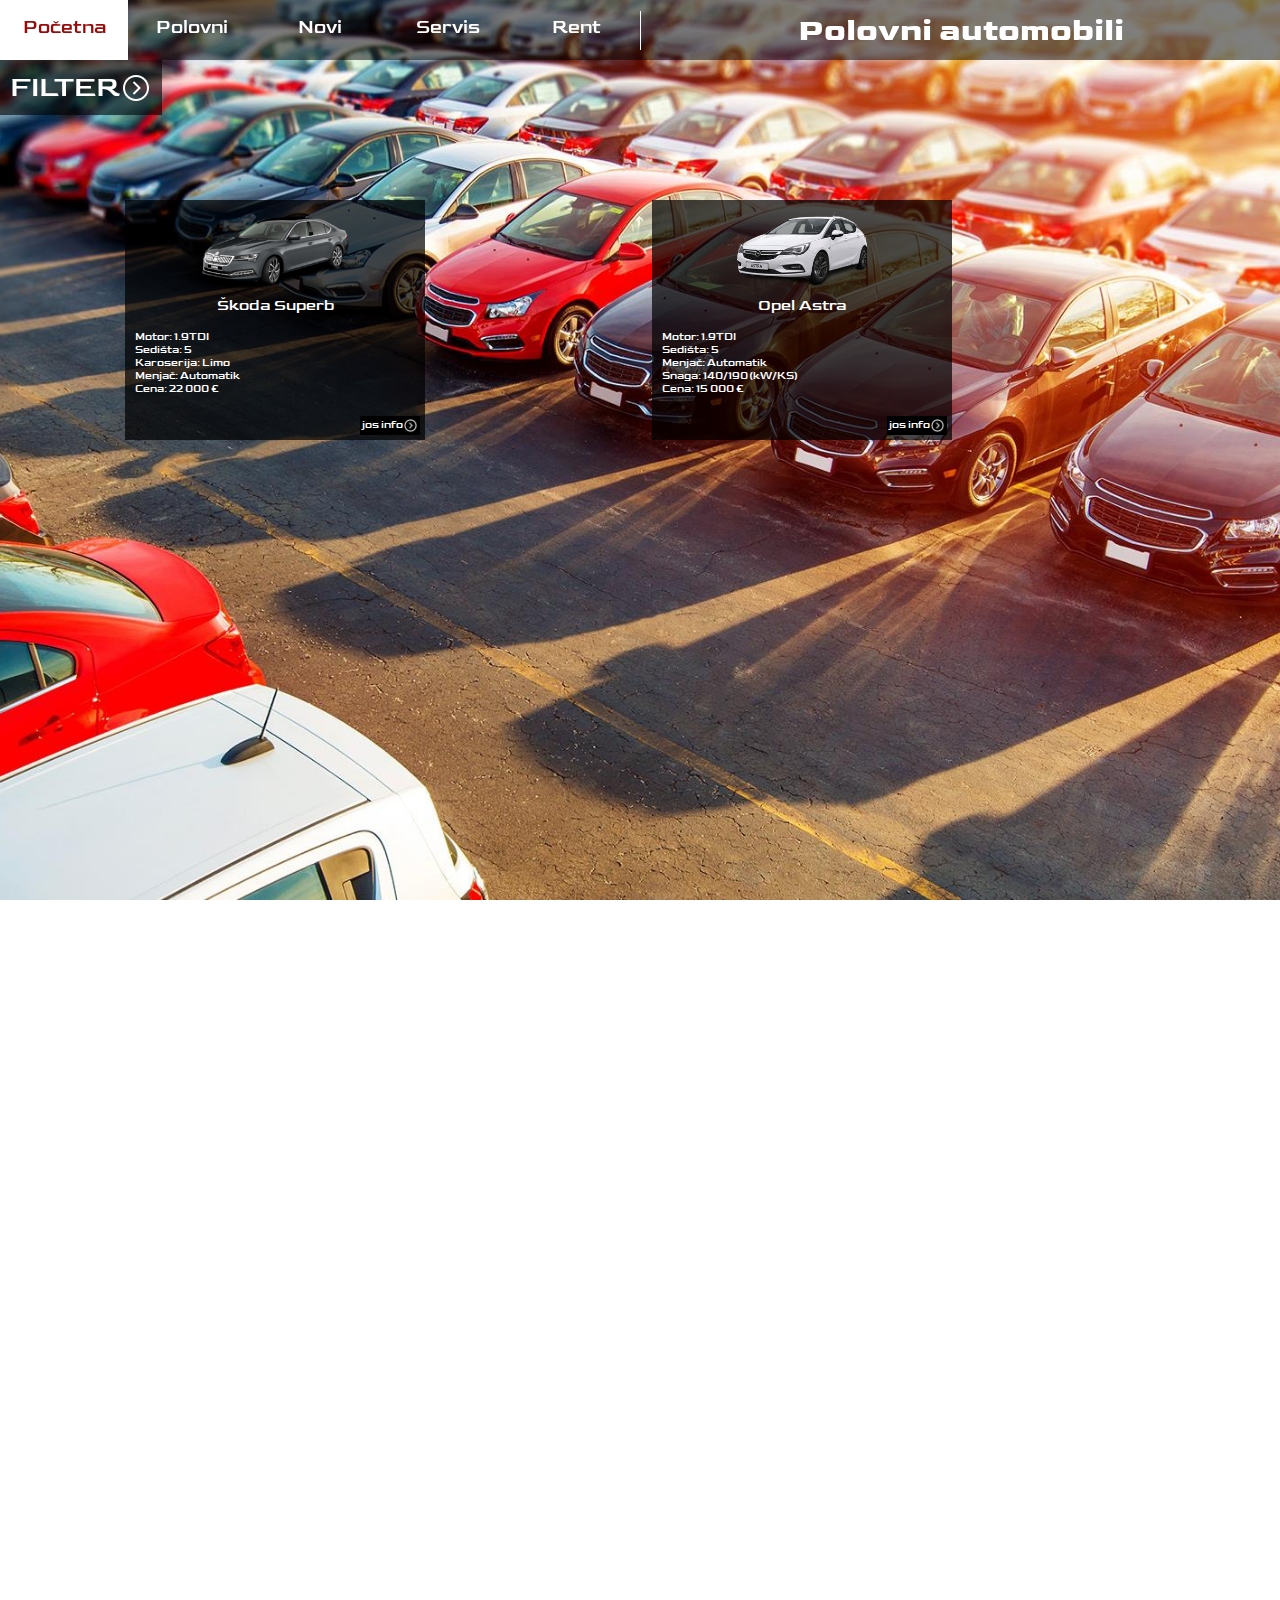
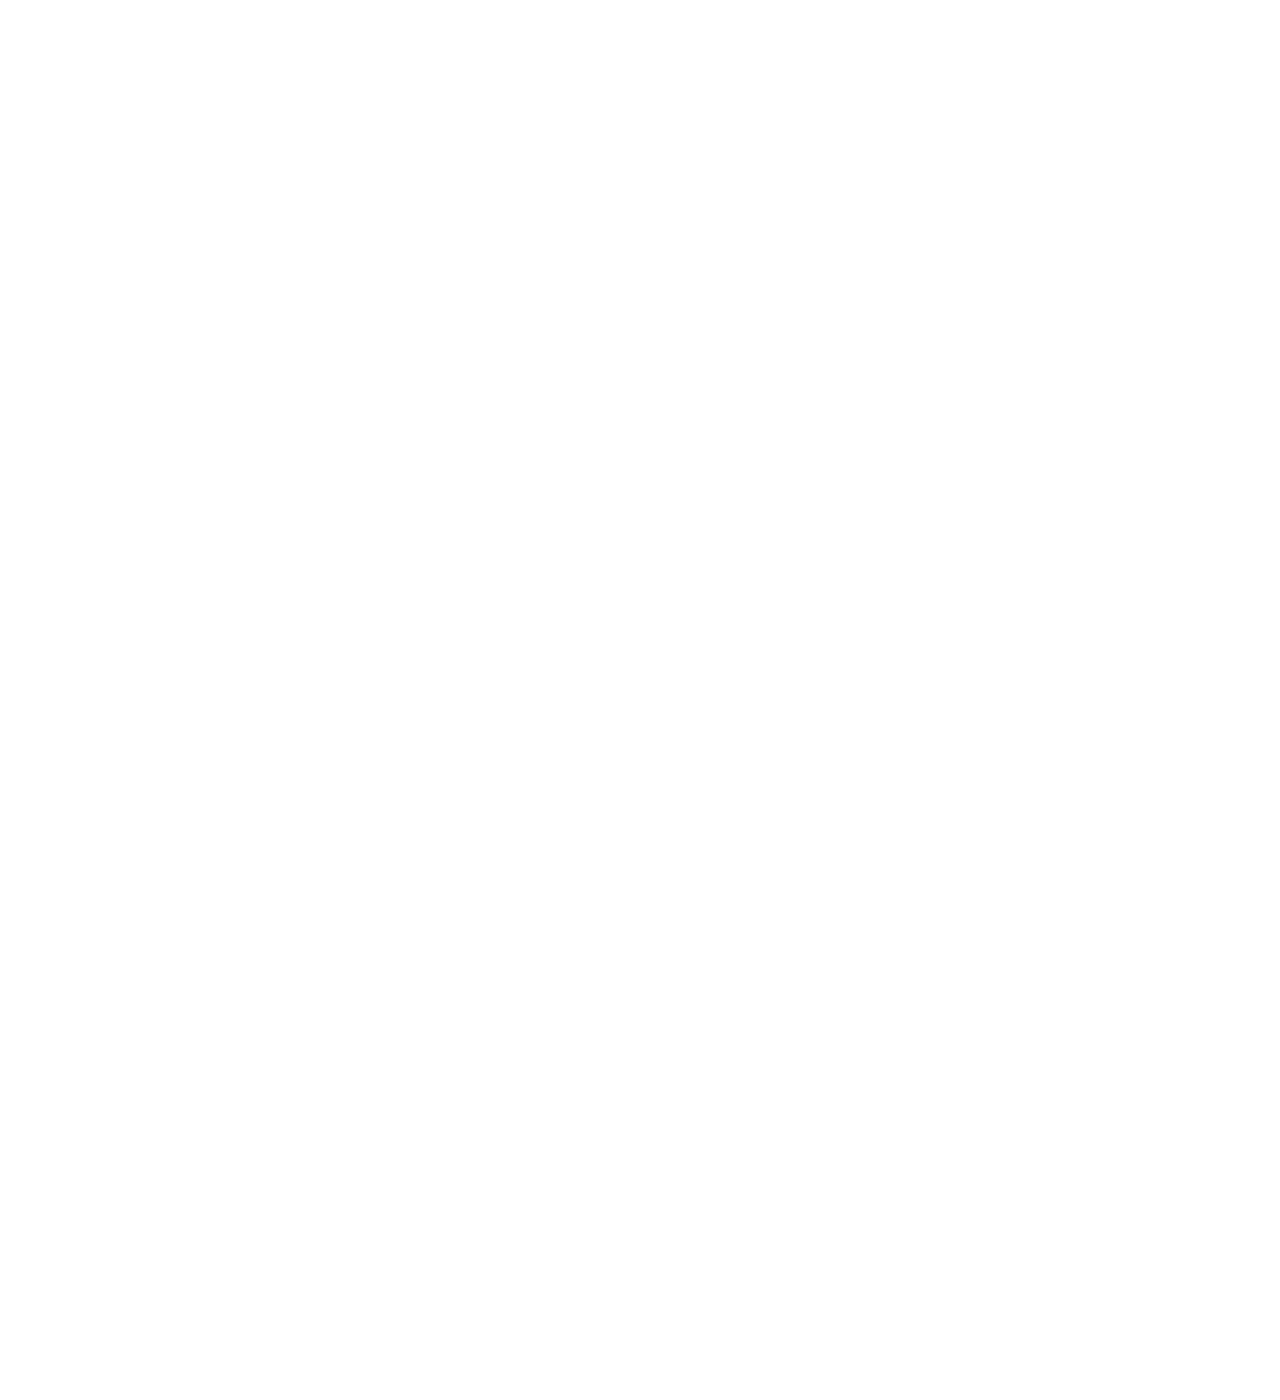
==== polovni.html @ 01aa6d3c "prvi commit" ====
<!DOCTYPE html>
<html lang="en">

<head>
    <meta charset="UTF-8">
    <meta name="viewport" content="width=device-width, initial-scale=1.0">
    <link rel="preconnect" href="https://fonts.gstatic.com">
    <link href="https://fonts.googleapis.com/css2?family=Goldman&display=swap" rel="stylesheet">
    <script src="https://ajax.googleapis.com/ajax/libs/jquery/3.4.1/jquery.min.js"></script>
    <link rel="stylesheet" href="style/novi.css">
    <link rel="stylesheet" href="style/nav.css">
    <link rel="stylesheet" href="style/polovni.css">
    <title>Polovni automobili</title>
</head>

<body>
    <div id="sadrzaj">
        <div id="nav-filter-container">
            <div id="mobile-menu">
                <div>
                    <div><a href="index.html" target="_blank">Početna</a></div>
                    <div><a href="polovni.html" target="_blank">Polovni automobili</a></div>
                    <div><a href="novi.html" target="_blank">Novi automobili</a></div>
                    <div><a href="servis.html" target="_blank">Servis</a></div>
                    <div><a href="rent.html" target="_blank">Rent</a></div>
                </div>
            </div>
            <nav>
                <img src="slike/ikonice/hamburger.png" alt="" id="hamburger">
                <div id="menu">
                    <div><a href="index.html" target="_blank">Početna</a></div>
                    <div><a href="polovni.html" target="_blank">Polovni</a></div>
                    <div><a href="novi.html" target="_blank">Novi</a></div>
                    <div><a href="servis.html" target="_blank">Servis</a></div>
                    <div><a href="rent.html" target="_blank">Rent</a></div>
                </div>
                <div id="logo">
                    <h1>Polovni automobili</h1>
                </div>
            </nav>

            <div id="filter-container">
                <div id="filter-natpis">
                    FILTER <img class="jos-podataka-ikonica" src="slike/ikonice/jos_podataka_ikonica.png" alt="">
                </div>
                <div id="filter-opcije">
                    <div id="opcije-container">
                        <div class="opcija-marka-div">
                            <h4>Marka</h4>
                            <select id="select-marka" onchange="filter()">
                                <option> Sve </option>
                                <option> Peugeot </option>
                                <option> BMW </option>
                            </select>
                        </div>

                        <div class="opcija-karoserija-div">
                            <h4>Karoserija</h4>
                            <select id="select-karoserija" onchange="filter()">
                                <option> Sve </option>
                                <option> Limo </option>
                                <option> Hečbek </option>
                                <option> Džip </option>
                                <option> Karavan</option>
                                <option> Kabriolet</option>
                            </select>
                        </div>

                        <div class="opcija-gorivo-div">
                            <h4>Gorivo</h4>
                            <select id="select-gorivo" onchange="filter()">
                                <option> Sve </option>
                                <option> Benzin </option>
                                <option> Dizel </option>
                                <option> Električni pogon </option>
                                <option> Hibrid</option>
                            </select>
                        </div>

                        <div class="opcija-godiste-div">
                            <h4>Godiste</h4>
                            <div class="godiste-od-do">
                                <select id="select-godiste" class="od" onchange="filter()">
                                    <option> 1970 </option>
                                    <option> 1971 </option>
                                    <option> 1972 </option>
                                    <option> 1973 </option>
                                    <option> 1974 </option>
                                    <option> 1975 </option>
                                    <option> 1976 </option>
                                    <option> 1977 </option>
                                    <option> 1978 </option>
                                    <option> 1979 </option>
                                    <option> 1980 </option>
                                    <option> 1981 </option>
                                    <option> 1982 </option>
                                    <option> 1983 </option>
                                    <option> 1984 </option>
                                    <option> 1985 </option>
                                    <option> 1986 </option>
                                    <option> 1987 </option>
                                    <option> 1988 </option>
                                    <option> 1989 </option>
                                    <option> 1990 </option>
                                    <option> 1991 </option>
                                    <option> 1992 </option>
                                    <option> 1993 </option>
                                    <option> 1994 </option>
                                    <option> 1995 </option>
                                    <option> 1996 </option>
                                    <option> 1997 </option>
                                    <option> 1998 </option>
                                    <option> 1999 </option>
                                    <option> 2000 </option>
                                    <option> 2001 </option>
                                    <option> 2002 </option>
                                    <option> 2003 </option>
                                    <option> 2004 </option>
                                    <option> 2005 </option>
                                    <option> 2006 </option>
                                    <option> 2007 </option>
                                    <option> 2008 </option>
                                    <option> 2009 </option>
                                    <option> 2010 </option>
                                    <option> 2011 </option>
                                    <option> 2012 </option>
                                    <option> 2013 </option>
                                    <option> 2014 </option>
                                    <option> 2015 </option>
                                    <option> 2016 </option>
                                    <option> 2017 </option>
                                    <option> 2018 </option>
                                    <option> 2019 </option>
                                    <option> 2020 </option>
                                </select>
                                <select id="select-godiste" class="do" onchange="filter()">
                                    <option> 1970 </option>
                                    <option> 1971 </option>
                                    <option> 1972 </option>
                                    <option> 1973 </option>
                                    <option> 1974 </option>
                                    <option> 1975 </option>
                                    <option> 1976 </option>
                                    <option> 1977 </option>
                                    <option> 1978 </option>
                                    <option> 1979 </option>
                                    <option> 1980 </option>
                                    <option> 1981 </option>
                                    <option> 1982 </option>
                                    <option> 1983 </option>
                                    <option> 1984 </option>
                                    <option> 1985 </option>
                                    <option> 1986 </option>
                                    <option> 1987 </option>
                                    <option> 1988 </option>
                                    <option> 1989 </option>
                                    <option> 1990 </option>
                                    <option> 1991 </option>
                                    <option> 1992 </option>
                                    <option> 1993 </option>
                                    <option> 1994 </option>
                                    <option> 1995 </option>
                                    <option> 1996 </option>
                                    <option> 1997 </option>
                                    <option> 1998 </option>
                                    <option> 1999 </option>
                                    <option> 2000 </option>
                                    <option> 2001 </option>
                                    <option> 2002 </option>
                                    <option> 2003 </option>
                                    <option> 2004 </option>
                                    <option> 2005 </option>
                                    <option> 2006 </option>
                                    <option> 2007 </option>
                                    <option> 2008 </option>
                                    <option> 2009 </option>
                                    <option> 2010 </option>
                                    <option> 2011 </option>
                                    <option> 2012 </option>
                                    <option> 2013 </option>
                                    <option> 2014 </option>
                                    <option> 2015 </option>
                                    <option> 2016 </option>
                                    <option> 2017 </option>
                                    <option> 2018 </option>
                                    <option> 2019 </option>
                                    <option selected="selected"> 2020 </option>
                                </select>
                            </div>
                            </div>
                        <div class="opcija-kilometraza-div">
                            <h4>Kilometraza</h4>
                            <div class="kilometraza-od-do">
                                <input type="number" id="kilometrazaInputOd" placeholder="od" onchange="filter()">
                                <input type="number" id="kilometrazaInputDo" placeholder="do" onchange="filter()">
                            </div>
                        </div>

                        <div class="opcija-cena-div">
                            <h4>Cena €</h4>
                            <div class="cena-od-do">
                                <input type="number" id="cenaInputOd" placeholder="od" oninput="filter()">
                                <input type="number" id="cenaInputDo" placeholder="do" oninput="filter()">
                            </div>
                        </div>
                    </div>
                </div>
            </div>
        </div>
        
        <div id="nemaRezultataDiv">
            <h2>Nema rezultata :(</h2>
        </div>

        <div id="automobili-container">

            <div class="automobil-kartica"
            data-marka="Skoda"
            data-karoserija="Limo"
            data-gorivo="Benzin"
            data-cena="22000"
            data-godiste="2004"
            data-kilometraza="190000"
            >
                <div class="automobil-img-div">
                    <img src="slike/automobili/novi/skoda_superb.png" alt="">
                </div>

                <div class="automobil-podaci">
                    <div class="podaci-naziv">Škoda Superb</div>
                    <div class="ostali-podaci">
                        <div class="prikazani-podaci">
                            <div class="podaci motor">Motor: 1.9TDI</div>
                            <div class="podaci sedista">Sedišta: 5</div>
                            <div class="podaci karoserija">Karoserija: Limo</div>
                            <div class="podaci menjac">Menjač: Automatik</div>
                            <div class="podaci cena">Cena: 22 000 €</div>
                        </div>
                        <div class="sakriveni-podaci">
                            <div class="podaci snaga">Snaga: 140/190 (kW/KS)</div>
                            <div class="podaci gorivo">Gorivo: Benzin</div>
                            <div class="podaci pogon">Pogon: 4x4</div>
                            <div class="podaci godiste">Godiste: 2004</div>
                            <div class="podaci kilometraza">Presao: 190 000km</div>
                        </div>
                    </div>
                </div>
                <div class="jos-podataka">
                    jos info<img class="jos-podataka-ikonica" src="slike/ikonice/jos_podataka_ikonica.png" alt="">
                </div>
            </div>

            <div class="automobil-kartica"
            data-marka="Opel"
            data-karoserija="Hečbek"
            data-gorivo="Benzin"
            data-cena="15000"
            >
                <div class="automobil-img-div">
                    <img src="slike/automobili/novi/opel_astra.png" alt="">
                </div>

                <div class="automobil-podaci">
                    <div class="podaci-naziv">Opel Astra</div>
                    <div class="ostali-podaci">
                        <div class="prikazani-podaci">
                            <div class="podaci motor">Motor: 1.9TDI</div>
                            <div class="podaci sedista">Sedišta: 5</div>
                            <div class="podaci menjac">Menjač: Automatik</div>
                            <div class="podaci snaga">Snaga: 140/190 (kW/KS)</div>
                            <div class="podaci cena">Cena: 15 000 €</div>
                        </div>
                        <div class="sakriveni-podaci">
                            <div class="podaci menjac">Menjač: Automatik</div>
                            <div class="podaci snaga">Snaga: 140/190 (kW/KS)</div>
                            <div class="podaci gorivo">Gorivo: Benzin</div>
                            <div class="podaci pogon">Pogon: 4x4</div>
                        </div>
                    </div>
                </div>
                <div class="jos-podataka">
                    jos info<img class="jos-podataka-ikonica" src="slike/ikonice/jos_podataka_ikonica.png" alt="">
                </div>
            </div>
            
        </div>
    </div>
    <script src="script/polovni.js"></script>
    <script src="script/menu.js"></script>
</body>

</html>
---- style/novi.css ----
*{
    box-sizing: border-box;
    margin:0;
}


/* Pozadina */

body{
    background-size: cover;
    background-repeat: no-repeat;
    background-position: center center;
    background-attachment: fixed;
    background-image: url("../slike/pozadine/jumbotron11.jpg");
}

@media only screen and (max-width: 800px) {
    body{
        background-position: calc(50% + 200px) 50%;
    }
}

@media only screen and (max-width: 650px) {
    body{
        background-position: calc(50% + 290px) 50%;
    }
}

#pozadine{
    /* position: absolute; */
}

#pozadine > *{
    height: 95vh;
    width: 100%;
    background-size: cover;
    background-repeat: no-repeat;
    background-position: center center;
    background-attachment: fixed;
    
}

#prva-slika {
    background-image: url("../slike/pozadine/jumbotron14.jpg");
    background-position: 50% calc(50% - 100px);
    clip-path: polygon(0 0, 100% 0, 100% 100%, 0 85%);
}

#druga-slika {

}

#treca-slika {
    background-image: url("../slike/pozadine/jumbotron7.jpg");
    clip-path: polygon(0 15%, 100% 0, 100% 100%, 0 100%);
}

/* //////////////////SADRZAJ////////////////////////////// */

#sadrzaj{
    position: absolute;
    z-index: 10;
}


/* FILTER */
#nav-filter-container{
    position: fixed;
    z-index: 100;
}

nav{
    position:relative !important;
    width: 100vw !important;
}

#filter-container{
    display: flex;
}

#filter-natpis{
    background-color: rgba(0, 0, 0, 0.6);
    color:white;
    font-size: 1.8em;
    padding:10px;
    display: flex;
    align-items:center;
    white-space: nowrap;
    cursor: pointer;
}

#filter-natpis:hover{
    background-color: black;
}

#filter-opcije{
    background-color: rgba(0, 0, 0, 0.6);
    flex:1;
    display: none;
}

#opcije-container{
    display: flex;
    align-items: center;
    height: 100%;
}

#opcije-container > *{
    flex:1;
    padding:3px;
    color:white;
    border-right: 0.4px solid white;
    height: 75%;
    display: flex;
    flex-direction: column;
}

select{
    height: 50%;
    margin:0 15px;
}

#opcije-container > * h4{
    padding-left: 15px;
}

.cena-od-do{
    display: flex;
    margin:0 15px;
}

.cena-od-do input{
    width: 30%;
    min-width: 30px;
    margin-right: 3px;
}

@media only screen and (max-width: 630px){
    #opcije-container{
        flex-direction: column;
        align-items: flex-start;
    }

    #opcije-container > *{
        border-left: 0.4px solid white;
        border-right: none;
    }

    .cena-od-do {
        margin:0 0;
    }

    .cena-od-do > *:first-child{
        margin-left: 15px;
    }

    #opcije-container > *{
        flex:0 0 15%;
        height: 50%;
    }

    #opcije-container select{
        width: 150px !important;
    }

    #opcije-container input{
        width: 74px !important;
    }
}

/* AUTOMOBILI CONTAINER */

#automobili-container{
    width: 98vw;
    padding:200px 10% 0 10%;
    display: grid;
    grid-template-columns: repeat(auto-fit, minmax(200px,1fr));
    grid-auto-rows: 240px;
    gap: 5%;
}

@media only screen and (max-width: 630px){
    #automobili-container{
        padding-top: 270px 10% 0 10%;
    }
}

.automobil-kartica{
    position: relative;
    background-color: rgba(0, 0, 0, 0.7);
    max-width: 300px;
}

.automobil-img-div{
    height: 40%;
    width: 100%;
    padding:5px;
}

.automobil-img-div img{
    width: 100%;
    height: 100%;
    object-fit: contain;
    transition: transform 0.5s;
}
.automobil-kartica:hover .automobil-img-div img{
    transform: scale(1.1);
}

.automobil-podaci{
    width: 100%;
    color:white;
}

.podaci-naziv{
    text-align: center;
}

.ostali-podaci{
    font-size: 0.68em;
    display: flex;
    padding-top:15px;
    padding-left: 10px;
    justify-content: space-between;
}

.prikazani-podaci{

}

.sakriveni-podaci{
    display:none;
}

.jos-podataka{
    background-color: black;
    position: absolute;
    bottom: 5px;
    right: 5px;
    color:white;
    font-size: 0.7em;
    cursor: pointer;
    padding: 2px;
    display: flex;
}

.jos-podataka .jos-podataka-ikonica{
    width: 15px;
    height: 15px;
    align-self: center;
    transition: transform 0.5s;
}

.flip-hor{
    transition: transform 0.5s;
    transform: rotate(180deg);
}

.logo-automobila{
    display: flex;
    justify-content: flex-start;
    align-items:flex-start;
}

.logo-automobila img{
    width: 84px;
    height: 84px;
}

#nemaRezultataDiv{
    position: fixed;
    background-color: rgba(0, 0, 0, 0.5);
    color:white;
    top:40%;
    left:50%;
    transform: translate(-50%,-50%);
    padding: 20px;
    margin:auto;
    width: 65%;
    display: none;
}
---- style/nav.css ----
*{
    box-sizing: border-box;
    margin:0;
    font-family: 'Goldman', cursive;
}

nav{
    position: fixed;
    z-index: 20;
    width: 100%;
    height: 8%;
    min-height: 60px;
    background-color: rgba(0, 0, 0, 0.5);
    display: flex;
}

nav > *{
    flex:1;
}

#hamburger{
    position: absolute;
    top:5px;
    left: 5px;
    cursor: pointer;
    display: none;
}

#hamburger:hover{
    background-color: black;

}

#menu{
    position: relative;
    left:0;
    display: flex;
    flex: 1;
}

#menu > *{
    flex:1;
    height: 100%;
}

#menu > * a{
    color:white;
    text-decoration: none;
    display: block;
    text-align: center;
    height: 100%;
    transition: background-color 0.7s ease-out;
    font-size: 1.2em;
    padding:16px;
}

#menu > * a:hover{
    background-color: white;
    color:rgb(155, 9, 9);
}

#mobile-menu{
    z-index: 20;
}


#logo{
    display: flex;
    align-items:center;
    justify-content: flex-end;
}

#logo h1{
    flex: 1;
    color:white;
    font-size: 2em;
    text-align: right;
    border-left: 1px solid white;
    text-align: center;
}

#mobile-menu{
    position: fixed;;
    top:0;
    bottom:0;
    left:0;
    height: 100vh;
    width: 100vw;
    background-color: rgba(0, 0, 0, 0.75);
    display: none;
}

#mobile-menu > div{
    width: 100%;
    height: 100%;
    display: flex;
    flex-direction: column;
    align-items: center;
    justify-content: center;
}

#mobile-menu > div > div{
    width: 60%;
    border-bottom: 1px solid white;
}

#mobile-menu > div > div > a{
    width: 100%;
    height: 100%;
    display: block;
    color:white;
    font-size: 1.5em;
    text-decoration: none;
    margin:20px;
}

@media only screen and (max-width: 670px){
    #menu{
        display:none;
    }

    #hamburger{
        display: block;
    }
}
---- style/polovni.css ----
body{
    height: 3000px;
    background-image: url('../slike/pozadine/autoplac.jpg');
}

#opcije-container select{
    width: 56%;
}

#opcije-container{
    flex-wrap: wrap;
    padding: 10px 0;
}

#opcije-container > *{
    flex:0 0 33%;
    height: 50%;
}

#opcije-container > *:nth-child(3), #opcije-container > *:nth-child(6){
    border-right: none;
}

.kilometraza-od-do{
    display: flex;
    margin:0 15px;
}

.kilometraza-od-do input{
    width: 30%;
    min-width: 30px;
    margin-right: 3px;
}

.godiste-od-do{
    display: flex;
    margin:0 15px;
    justify-content: flex-start;
}

select#select-godiste{
    min-width: 30px;
    margin-right: 3px;
    height: 100%;
    width: 30%;
    margin:0;
    margin-right: 3px;
}

#nemaRezultataDiv{
    background-color: rgba(0, 0, 0, 0.8);
}

@media only screen and (max-width: 630px){

    #opcije-container > *{
        flex:0 0 15%;
        height: 50%;
    }

    #opcije-container select:not(select#select-godiste){
        width: 150px !important;
    }

    select#select-godiste{
        width: 74px !important;
    }

    #opcije-container input{
        width: 74px !important;
    }
}

@media only screen and (max-width: 480px){
    #logo h1{
        text-align: right;
        padding-right: 5px;
        font-size: 1.6em;
    }
}
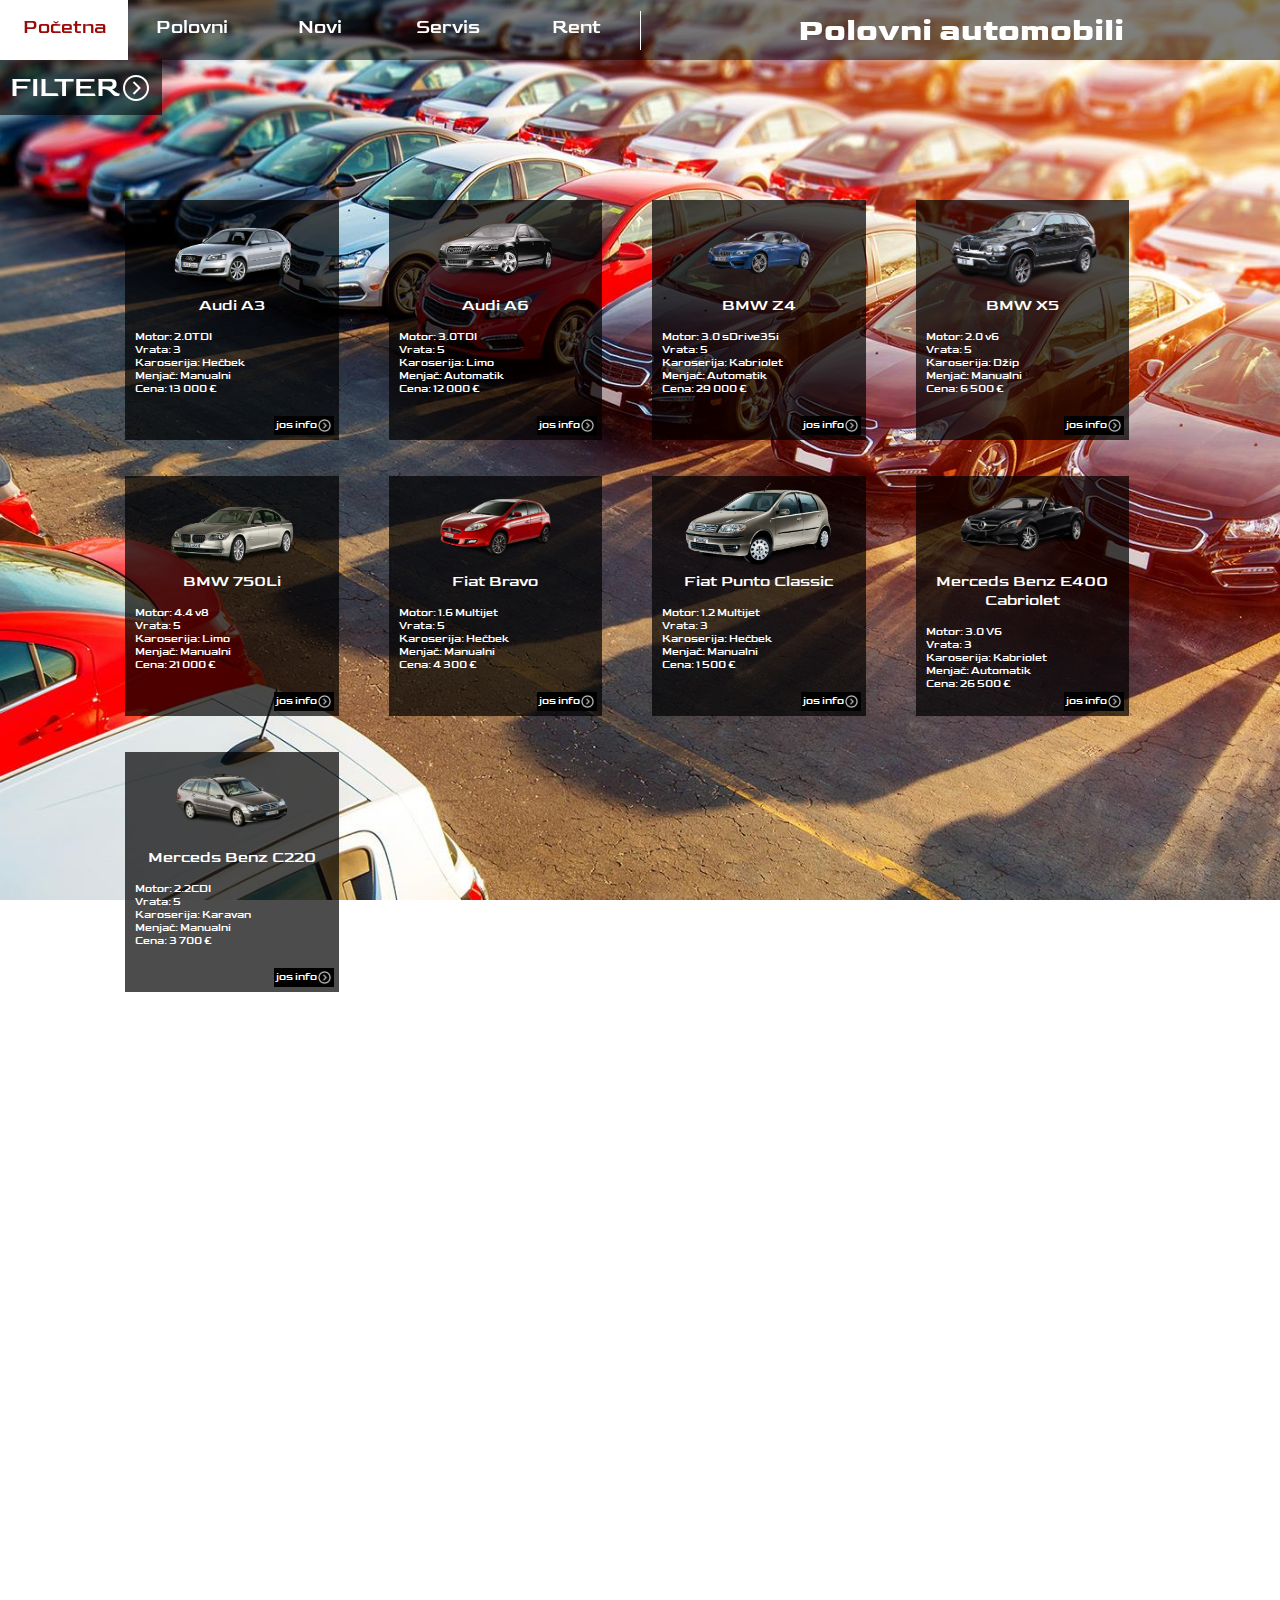
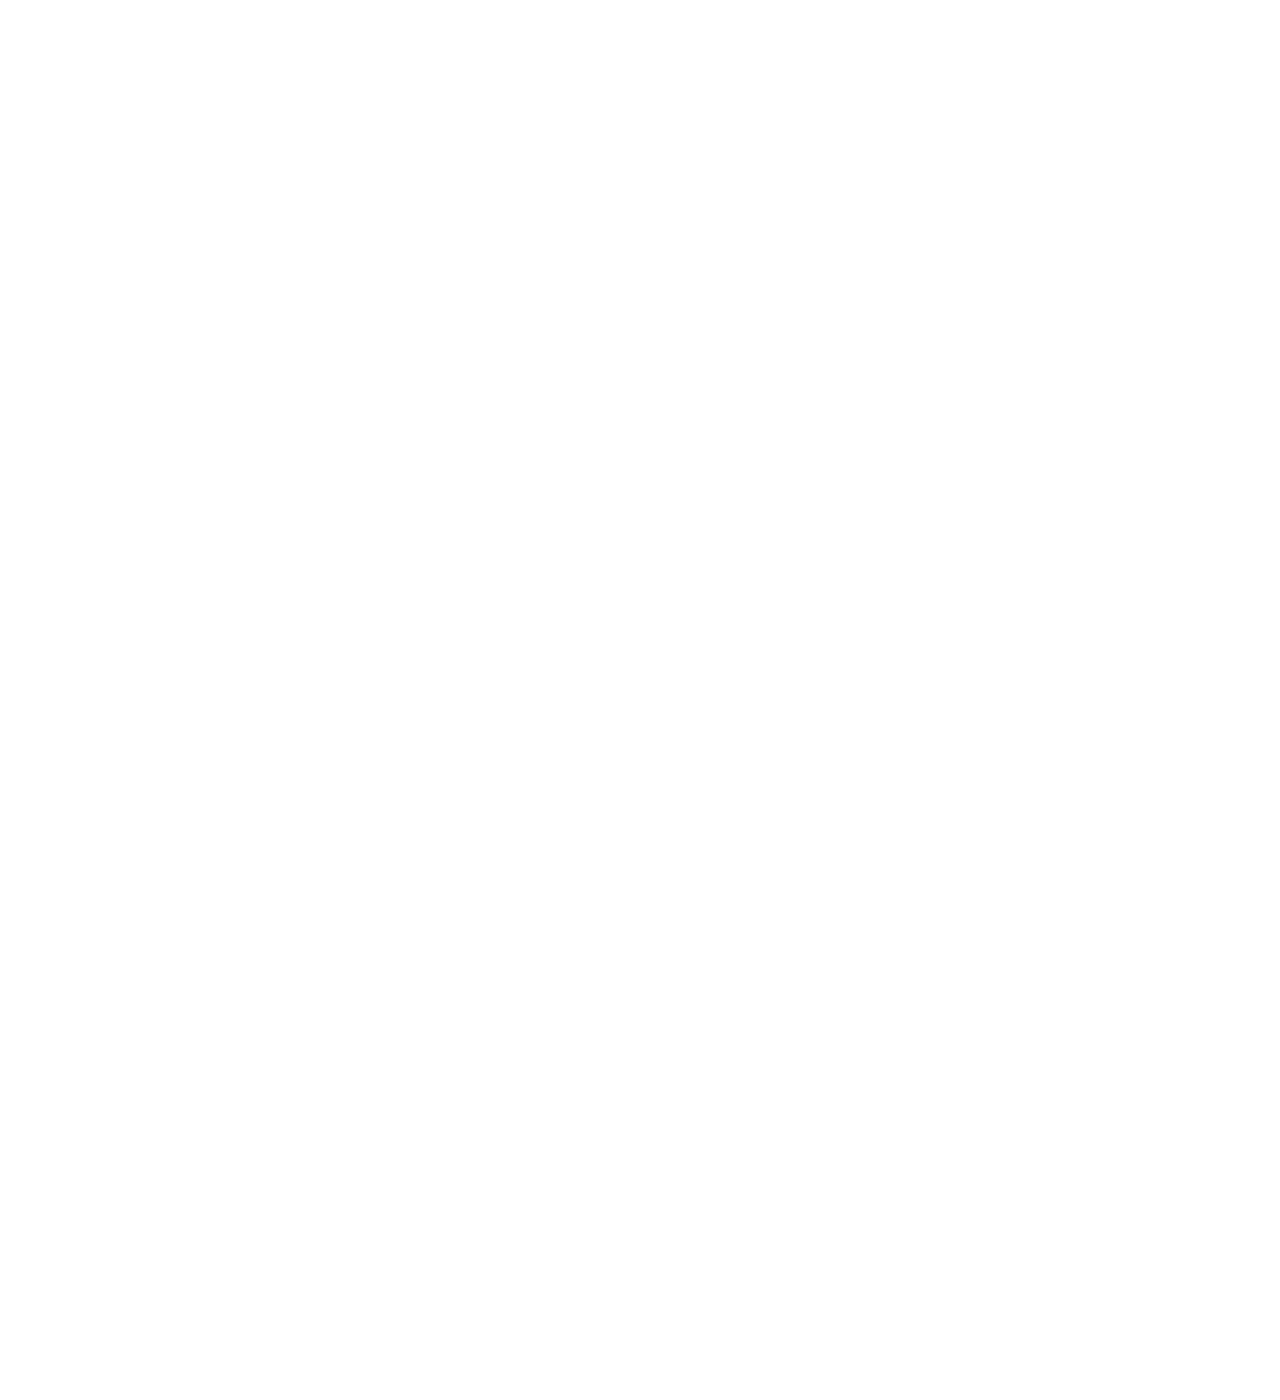
==== commit 873cbc7a: "polovni1 commit" ====
--- a/polovni.html
+++ b/polovni.html
@@ -49,8 +49,10 @@
                             <h4>Marka</h4>
                             <select id="select-marka" onchange="filter()">
                                 <option> Sve </option>
-                                <option> Peugeot </option>
+                                <option> Audi </option>
                                 <option> BMW </option>
+                                <option> Fiat </option>
+                                <option> Mercedes Benz </option>
                             </select>
                         </div>
 
@@ -215,73 +217,335 @@
         <div id="automobili-container">
 
             <div class="automobil-kartica"
-            data-marka="Skoda"
+            data-marka="Audi"
+            data-karoserija="Hečbek"
+            data-gorivo="Dizel"
+            data-cena="11000"
+            data-godiste="2011"
+            data-kilometraza="162300"
+            >
+                <div class="automobil-img-div">
+                    <img src="slike/automobili/polovni/Audi A3.png" alt="">
+                </div>
+
+                <div class="automobil-podaci">
+                    <div class="podaci-naziv">Audi A3</div>
+                    <div class="ostali-podaci">
+                        <div class="prikazani-podaci">
+                            <div class="podaci motor">Motor: 2.0TDI</div>
+                            <div class="podaci vrata">Vrata: 3</div>
+                            <div class="podaci karoserija">Karoserija: Hečbek</div>
+                            <div class="podaci menjac">Menjač: Manualni</div>
+                            <div class="podaci cena">Cena: 13 000 €</div>
+                        </div>
+                        <div class="sakriveni-podaci">
+                            <div class="podaci snaga">Snaga: 104/140 (kW/KS)</div>
+                            <div class="podaci gorivo">Gorivo: Dizel</div>
+                            <div class="podaci pogon">Pogon: prednja vuča</div>
+                            <div class="podaci godiste">Godiste: 2011</div>
+                            <div class="podaci kilometraza">Kilometraža: 160 300km</div>
+                        </div>
+                    </div>
+                </div>
+                <div class="jos-podataka">
+                    jos info<img class="jos-podataka-ikonica" src="slike/ikonice/jos_podataka_ikonica.png" alt="">
+                </div>
+            </div>
+
+            <div class="automobil-kartica"
+            data-marka="Audi"
             data-karoserija="Limo"
-            data-gorivo="Benzin"
-            data-cena="22000"
-            data-godiste="2004"
-            data-kilometraza="190000"
-            >
-                <div class="automobil-img-div">
-                    <img src="slike/automobili/novi/skoda_superb.png" alt="">
-                </div>
-
-                <div class="automobil-podaci">
-                    <div class="podaci-naziv">Škoda Superb</div>
-                    <div class="ostali-podaci">
-                        <div class="prikazani-podaci">
-                            <div class="podaci motor">Motor: 1.9TDI</div>
-                            <div class="podaci sedista">Sedišta: 5</div>
+            data-gorivo="Dizel"
+            data-cena="12000"
+            data-godiste="2007"
+            data-kilometraza="185600"
+            >
+                <div class="automobil-img-div">
+                    <img src="slike/automobili/polovni/Audi A6.png" alt="">
+                </div>
+
+                <div class="automobil-podaci">
+                    <div class="podaci-naziv">Audi A6</div>
+                    <div class="ostali-podaci">
+                        <div class="prikazani-podaci">
+                            <div class="podaci motor">Motor: 3.0TDI</div>
+                            <div class="podaci vrata">Vrata: 5</div>
                             <div class="podaci karoserija">Karoserija: Limo</div>
                             <div class="podaci menjac">Menjač: Automatik</div>
-                            <div class="podaci cena">Cena: 22 000 €</div>
-                        </div>
-                        <div class="sakriveni-podaci">
-                            <div class="podaci snaga">Snaga: 140/190 (kW/KS)</div>
+                            <div class="podaci cena">Cena: 12 000 €</div>
+                        </div>
+                        <div class="sakriveni-podaci">
+                            <div class="podaci snaga">Snaga: 144/190 (kW/KS)</div>
+                            <div class="podaci gorivo">Gorivo: Dizel</div>
+                            <div class="podaci pogon">Pogon: prednja vuča</div>
+                            <div class="podaci godiste">Godiste: 2007</div>
+                            <div class="podaci kilometraza">Kilometraža: 185 600km</div>
+                        </div>
+                    </div>
+                </div>
+                <div class="jos-podataka">
+                    jos info<img class="jos-podataka-ikonica" src="slike/ikonice/jos_podataka_ikonica.png" alt="">
+                </div>
+            </div>
+
+            <div class="automobil-kartica"
+            data-marka="BMW"
+            data-karoserija="Kabriolet"
+            data-gorivo="Benzin
+            data-cena="29000"
+            data-godiste="2016"
+            data-kilometraza="65000"
+            >
+                <div class="automobil-img-div">
+                    <img src="slike/automobili/polovni/BMW Z4.png" alt="">
+                </div>
+
+                <div class="automobil-podaci">
+                    <div class="podaci-naziv">BMW Z4</div>
+                    <div class="ostali-podaci">
+                        <div class="prikazani-podaci">
+                            <div class="podaci motor">Motor: 3.0 sDrive35i</div>
+                            <div class="podaci vrata">Vrata: 5</div>
+                            <div class="podaci karoserija">Karoserija: Kabriolet</div>
+                            <div class="podaci menjac">Menjač: Automatik</div>
+                            <div class="podaci cena">Cena: 29 000 €</div>
+                        </div>
+                        <div class="sakriveni-podaci">
+                            <div class="podaci snaga">Snaga: 192/300 (kW/KS)</div>
                             <div class="podaci gorivo">Gorivo: Benzin</div>
-                            <div class="podaci pogon">Pogon: 4x4</div>
-                            <div class="podaci godiste">Godiste: 2004</div>
-                            <div class="podaci kilometraza">Presao: 190 000km</div>
-                        </div>
-                    </div>
-                </div>
-                <div class="jos-podataka">
-                    jos info<img class="jos-podataka-ikonica" src="slike/ikonice/jos_podataka_ikonica.png" alt="">
-                </div>
-            </div>
-
-            <div class="automobil-kartica"
-            data-marka="Opel"
+                            <div class="podaci pogon">Pogon: prednja vuča</div>
+                            <div class="podaci godiste">Godiste: 2016</div>
+                            <div class="podaci kilometraza">Kilometraža: 65 000km</div>
+                        </div>
+                    </div>
+                </div>
+                <div class="jos-podataka">
+                    jos info<img class="jos-podataka-ikonica" src="slike/ikonice/jos_podataka_ikonica.png" alt="">
+                </div>
+            </div>
+
+            <div class="automobil-kartica"
+            data-marka="BMW"
+            data-karoserija="Džip"
+            data-gorivo="Benzin"
+            data-cena="6500"
+            data-godiste="2006"
+            data-kilometraza="220000"
+            >
+                <div class="automobil-img-div">
+                    <img src="slike/automobili/polovni/BMW X5.png" alt="">
+                </div>
+
+                <div class="automobil-podaci">
+                    <div class="podaci-naziv">BMW X5</div>
+                    <div class="ostali-podaci">
+                        <div class="prikazani-podaci">
+                            <div class="podaci motor">Motor: 2.0 v6</div>
+                            <div class="podaci vrata">Vrata: 5</div>
+                            <div class="podaci karoserija">Karoserija: Džip</div>
+                            <div class="podaci menjac">Menjač: Manualni</div>
+                            <div class="podaci cena">Cena: 6 500 €</div>
+                        </div>
+                        <div class="sakriveni-podaci">
+                            <div class="podaci snaga">Snaga: 134/190 (kW/KS)</div>
+                            <div class="podaci gorivo">Gorivo: Benzin</div>
+                            <div class="podaci pogon">Pogon: prednja vuča</div>
+                            <div class="podaci godiste">Godiste: 2006</div>
+                            <div class="podaci kilometraza">Kilometraža: 220 000km</div>
+                        </div>
+                    </div>
+                </div>
+                <div class="jos-podataka">
+                    jos info<img class="jos-podataka-ikonica" src="slike/ikonice/jos_podataka_ikonica.png" alt="">
+                </div>
+            </div>
+
+            <div class="automobil-kartica"
+            data-marka="BMW"
+            data-karoserija="Limo"
+            data-gorivo="Dizel"
+            data-cena="21000"
+            data-godiste="2009"
+            data-kilometraza="193500"
+            >
+                <div class="automobil-img-div">
+                    <img src="slike/automobili/polovni/BMW 7.png" alt="">
+                </div>
+
+                <div class="automobil-podaci">
+                    <div class="podaci-naziv">BMW 750Li</div>
+                    <div class="ostali-podaci">
+                        <div class="prikazani-podaci">
+                            <div class="podaci motor">Motor: 4.4 v8</div>
+                            <div class="podaci vrata">Vrata: 5</div>
+                            <div class="podaci karoserija">Karoserija: Limo</div>
+                            <div class="podaci menjac">Menjač: Manualni</div>
+                            <div class="podaci cena">Cena: 21 000 €</div>
+                        </div>
+                        <div class="sakriveni-podaci">
+                            <div class="podaci snaga">Snaga: 230/400 (kW/KS)</div>
+                            <div class="podaci gorivo">Gorivo: Dizel</div>
+                            <div class="podaci pogon">Pogon:  4x4</div>
+                            <div class="podaci godiste">Godiste: 2009</div>
+                            <div class="podaci kilometraza">Kilometraža: 193 500km</div>
+                        </div>
+                    </div>
+                </div>
+                <div class="jos-podataka">
+                    jos info<img class="jos-podataka-ikonica" src="slike/ikonice/jos_podataka_ikonica.png" alt="">
+                </div>
+            </div>
+
+            <div class="automobil-kartica"
+            data-marka="Fiat"
+            data-karoserija="Hečbek"
+            data-gorivo="Dizel"
+            data-cena="4300"
+            data-godiste="2011"
+            data-kilometraza="146100"
+            >
+                <div class="automobil-img-div">
+                    <img src="slike/automobili/polovni/Fiat Bravo.png" alt="">
+                </div>
+
+                <div class="automobil-podaci">
+                    <div class="podaci-naziv">Fiat Bravo</div>
+                    <div class="ostali-podaci">
+                        <div class="prikazani-podaci">
+                            <div class="podaci motor">Motor: 1.6 Multijet</div>
+                            <div class="podaci vrata">Vrata: 5</div>
+                            <div class="podaci karoserija">Karoserija: Hečbek</div>
+                            <div class="podaci menjac">Menjač: Manualni</div>
+                            <div class="podaci cena">Cena: 4 300 €</div>
+                        </div>
+                        <div class="sakriveni-podaci">
+                            <div class="podaci snaga">Snaga: 92/120 (kW/KS)</div>
+                            <div class="podaci gorivo">Gorivo: Dizel</div>
+                            <div class="podaci pogon">Pogon:  prednja vuča</div>
+                            <div class="podaci godiste">Godiste: 2011</div>
+                            <div class="podaci kilometraza">Kilometraža: 146 000km</div>
+                        </div>
+                    </div>
+                </div>
+                <div class="jos-podataka">
+                    jos info<img class="jos-podataka-ikonica" src="slike/ikonice/jos_podataka_ikonica.png" alt="">
+                </div>
+            </div>
+
+
+            <div class="automobil-kartica"
+            data-marka="Fiat"
             data-karoserija="Hečbek"
             data-gorivo="Benzin"
-            data-cena="15000"
-            >
-                <div class="automobil-img-div">
-                    <img src="slike/automobili/novi/opel_astra.png" alt="">
-                </div>
-
-                <div class="automobil-podaci">
-                    <div class="podaci-naziv">Opel Astra</div>
-                    <div class="ostali-podaci">
-                        <div class="prikazani-podaci">
-                            <div class="podaci motor">Motor: 1.9TDI</div>
-                            <div class="podaci sedista">Sedišta: 5</div>
+            data-cena="1500"
+            data-godiste="2010"
+            data-kilometraza="153700"
+            >
+                <div class="automobil-img-div">
+                    <img src="slike/automobili/polovni/Fiat Punto Classic.png" alt="">
+                </div>
+
+                <div class="automobil-podaci">
+                    <div class="podaci-naziv">Fiat Punto Classic</div>
+                    <div class="ostali-podaci">
+                        <div class="prikazani-podaci">
+                            <div class="podaci motor">Motor: 1.2 Multijet</div>
+                            <div class="podaci vrata">Vrata: 3</div>
+                            <div class="podaci karoserija">Karoserija: Hečbek</div>
+                            <div class="podaci menjac">Menjač: Manualni</div>
+                            <div class="podaci cena">Cena: 1 500 €</div>
+                        </div>
+                        <div class="sakriveni-podaci">
+                            <div class="podaci snaga">Snaga: 42/60 (kW/KS)</div>
+                            <div class="podaci gorivo">Gorivo: Benzin</div>
+                            <div class="podaci pogon">Pogon:  prednja vuča</div>
+                            <div class="podaci godiste">Godiste: 2010</div>
+                            <div class="podaci kilometraza">Kilometraža: 153 700km</div>
+                        </div>
+                    </div>
+                </div>
+                <div class="jos-podataka">
+                    jos info<img class="jos-podataka-ikonica" src="slike/ikonice/jos_podataka_ikonica.png" alt="">
+                </div>
+            </div>
+
+
+            <div class="automobil-kartica"
+            data-marka="Mercedes Benz"
+            data-karoserija="Kabriolet"
+            data-gorivo="Dizel"
+            data-cena="26500"
+            data-godiste="2015"
+            data-kilometraza="122300"
+            >
+                <div class="automobil-img-div">
+                    <img src="slike/automobili/polovni/Mercedes Benz E class cabriolet.png" alt="">
+                </div>
+
+                <div class="automobil-podaci">
+                    <div class="podaci-naziv">Merceds Benz E400 Cabriolet</div>
+                    <div class="ostali-podaci">
+                        <div class="prikazani-podaci">
+                            <div class="podaci motor">Motor: 3.0 V6</div>
+                            <div class="podaci vrata">Vrata: 3</div>
+                            <div class="podaci karoserija">Karoserija: Kabriolet</div>
                             <div class="podaci menjac">Menjač: Automatik</div>
-                            <div class="podaci snaga">Snaga: 140/190 (kW/KS)</div>
-                            <div class="podaci cena">Cena: 15 000 €</div>
-                        </div>
-                        <div class="sakriveni-podaci">
-                            <div class="podaci menjac">Menjač: Automatik</div>
-                            <div class="podaci snaga">Snaga: 140/190 (kW/KS)</div>
-                            <div class="podaci gorivo">Gorivo: Benzin</div>
-                            <div class="podaci pogon">Pogon: 4x4</div>
-                        </div>
-                    </div>
-                </div>
-                <div class="jos-podataka">
-                    jos info<img class="jos-podataka-ikonica" src="slike/ikonice/jos_podataka_ikonica.png" alt="">
-                </div>
-            </div>
+                            <div class="podaci cena">Cena: 26 500 €</div>
+                        </div>
+                        <div class="sakriveni-podaci">
+                            <div class="podaci snaga">Snaga: 198/329 (kW/KS)</div>
+                            <div class="podaci gorivo">Gorivo: Dizel</div>
+                            <div class="podaci pogon">Pogon:  zadnja vuča</div>
+                            <div class="podaci godiste">Godiste: 2015</div>
+                            <div class="podaci kilometraza">Kilometraža: 122 300km</div>
+                        </div>
+                    </div>
+                </div>
+                <div class="jos-podataka">
+                    jos info<img class="jos-podataka-ikonica" src="slike/ikonice/jos_podataka_ikonica.png" alt="">
+                </div>
+            </div>
+
+
+            <div class="automobil-kartica"
+            data-marka="Mercedes Benz"
+            data-karoserija="Karavan"
+            data-gorivo="Benzin"
+            data-cena="3700"
+            data-godiste="2004"
+            data-kilometraza="253000"
+            >
+                <div class="automobil-img-div">
+                    <img src="slike/automobili/polovni/Mercedes Benz C class.png" alt="">
+                </div>
+
+                <div class="automobil-podaci">
+                    <div class="podaci-naziv">Merceds Benz C220</div>
+                    <div class="ostali-podaci">
+                        <div class="prikazani-podaci">
+                            <div class="podaci motor">Motor: 2.2CDI</div>
+                            <div class="podaci vrata">Vrata: 5</div>
+                            <div class="podaci karoserija">Karoserija: Karavan</div>
+                            <div class="podaci menjac">Menjač: Manualni</div>
+                            <div class="podaci cena">Cena: 3 700 €</div>
+                        </div>
+                        <div class="sakriveni-podaci">
+                            <div class="podaci snaga">Snaga: 102/144 (kW/KS)</div>
+                            <div class="podaci gorivo">Gorivo: Benzin/div>
+                            <div class="podaci pogon">Pogon:  zadnja vuča</div>
+                            <div class="podaci godiste">Godiste: 2004</div>
+                            <div class="podaci kilometraza">Kilometraža: 253 000km</div>
+                        </div>
+                    </div>
+                </div>
+                <div class="jos-podataka">
+                    jos info<img class="jos-podataka-ikonica" src="slike/ikonice/jos_podataka_ikonica.png" alt="">
+                </div>
+            </div>
+
+
+
+          
             
         </div>
     </div>
